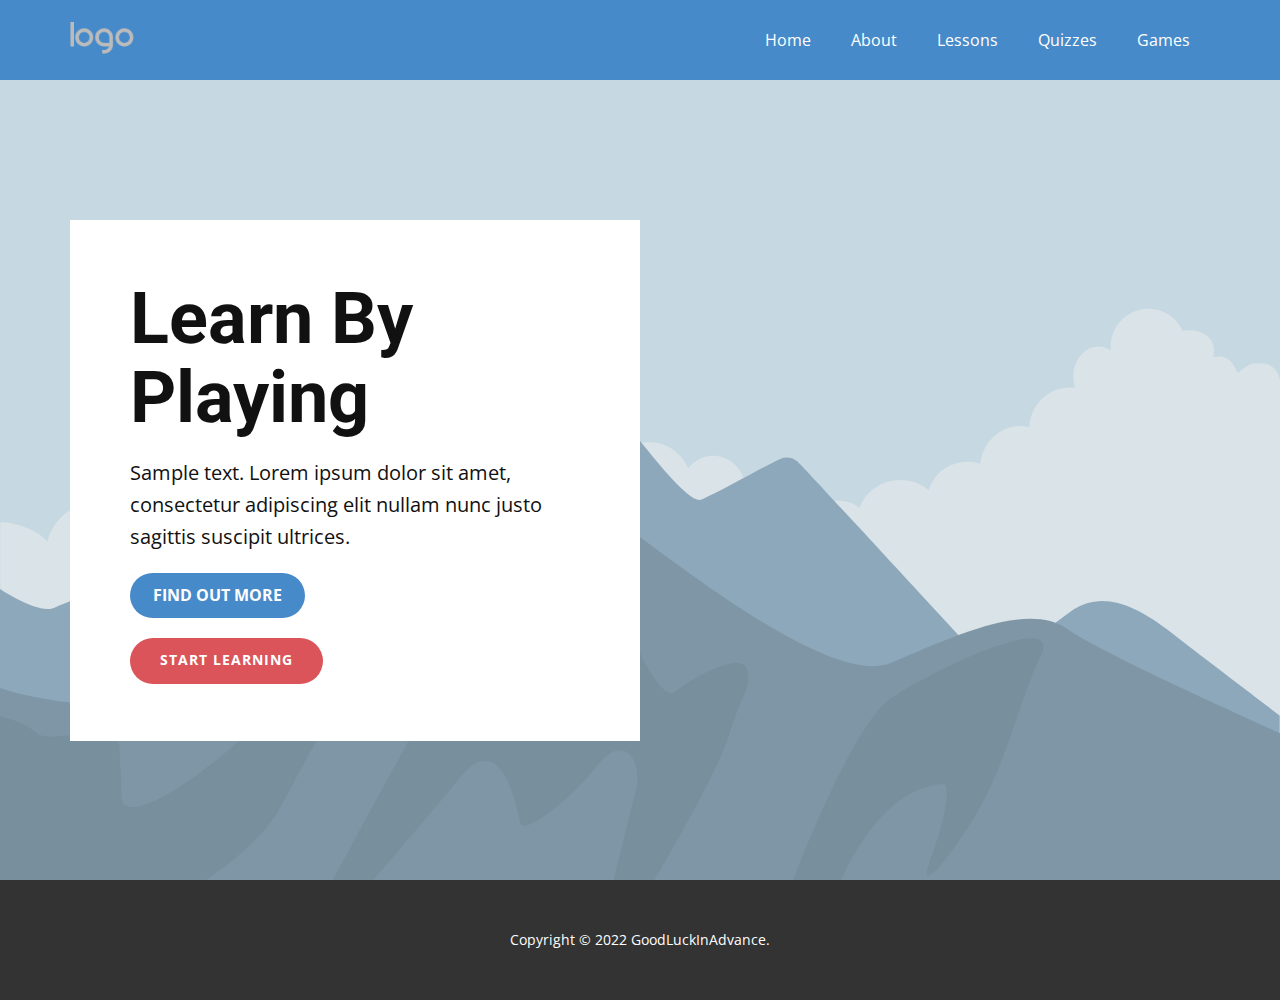
==== index.html @ 933c6afb "skeleton" ====
<!DOCTYPE html>
<html style="font-size: 16px;" lang="en"><head>
    <meta name="viewport" content="width=device-width, initial-scale=1.0">
    <meta charset="utf-8">
    <meta name="keywords" content="Learn ByPlaying">
    <meta name="description" content="">
    <title>Home</title>
    <link rel="stylesheet" href="css/nicepage.css" media="screen">
<link rel="stylesheet" href="css/Home.css" media="screen">
    <script class="u-script" type="text/javascript" src="js/jquery-1.9.1.min.js" defer=""></script>
    <script class="u-script" type="text/javascript" src="js/nicepage.js" "="" defer=""></script>
    <meta name="generator" content="Nicepage 4.15.10, nicepage.com">
    <link id="u-theme-google-font" rel="stylesheet" href="https://fonts.googleapis.com/css?family=Roboto:100,100i,300,300i,400,400i,500,500i,700,700i,900,900i|Open+Sans:300,300i,400,400i,500,500i,600,600i,700,700i,800,800i">   
    
    <script type="application/ld+json">{
		"@context": "http://schema.org",
		"@type": "Organization",
		"name": "",
		"logo": "images/default-logo.png"
}</script>
    <meta name="theme-color" content="#478ac9">
    <meta property="og:title" content="Home">
    <meta property="og:type" content="website">
  </head>
  <body data-home-page="https://website2542278.nicepage.io/Home.html?version=933cb90d-1bbd-43fb-8153-6d060f6651ab" data-home-page-title="Home" class="u-body u-xl-mode" data-lang="en"><header class="u-clearfix u-header u-palette-1-base u-header" id="sec-4e11"><div class="u-clearfix u-sheet u-valign-middle u-sheet-1">
        <a href="https://nicepage.com" class="u-image u-logo u-image-1">
          <img src="images/default-logo.png" class="u-logo-image u-logo-image-1">
        </a>
        <nav class="u-menu u-menu-one-level u-offcanvas u-menu-1">
          <div class="menu-collapse" style="font-size: 1rem; letter-spacing: 0px;">
            <a class="u-button-style u-custom-active-color u-custom-color u-custom-left-right-menu-spacing u-custom-padding-bottom u-custom-text-active-color u-custom-text-hover-color u-custom-top-bottom-menu-spacing u-nav-link u-text-active-palette-1-base u-text-hover-palette-2-base" href="#">
              <svg class="u-svg-link" viewBox="0 0 24 24"><use xlink:href="#menu-hamburger"></use></svg>
              <svg class="u-svg-content" version="1.1" id="menu-hamburger" viewBox="0 0 16 16" x="0px" y="0px" xmlns:xlink="http://www.w3.org/1999/xlink" xmlns="http://www.w3.org/2000/svg"><g><rect y="1" width="16" height="2"></rect><rect y="7" width="16" height="2"></rect><rect y="13" width="16" height="2"></rect>
</g></svg>
            </a>
          </div>
          <div class="u-custom-menu u-nav-container">
            <ul class="u-nav u-unstyled u-nav-1"><li class="u-nav-item"><a class="u-active-palette-1-base u-button-style u-nav-link u-text-active-white u-text-hover-palette-2-base" href="Home.html" style="padding: 10px 20px;">Home</a>
</li><li class="u-nav-item"><a class="u-active-palette-1-base u-button-style u-nav-link u-text-active-white u-text-hover-palette-2-base" href="About.html" style="padding: 10px 20px;">About</a>
</li><li class="u-nav-item"><a class="u-active-palette-1-base u-button-style u-nav-link u-text-active-white u-text-hover-palette-2-base" href="Lessons.html" style="padding: 10px 20px;">Lessons</a>
</li><li class="u-nav-item"><a class="u-active-palette-1-base u-button-style u-nav-link u-text-active-white u-text-hover-palette-2-base" href="Quizzes.html" style="padding: 10px 20px;">Quizzes</a>
</li><li class="u-nav-item"><a class="u-active-palette-1-base u-button-style u-nav-link u-text-active-white u-text-hover-palette-2-base" href="Games.html" style="padding: 10px 20px;">Games</a>
</li></ul>
          </div>
          <div class="u-custom-menu u-nav-container-collapse">
            <div class="u-black u-container-style u-inner-container-layout u-opacity u-opacity-95 u-sidenav">
              <div class="u-inner-container-layout u-sidenav-overflow">
                <div class="u-menu-close"></div>
                <ul class="u-align-center u-nav u-popupmenu-items u-unstyled u-nav-2"><li class="u-nav-item"><a class="u-button-style u-nav-link" href="Home.html">Home</a>
</li><li class="u-nav-item"><a class="u-button-style u-nav-link" href="About.html">About</a>
</li><li class="u-nav-item"><a class="u-button-style u-nav-link" href="Lessons.html">Lessons</a>
</li><li class="u-nav-item"><a class="u-button-style u-nav-link" href="Quizzes.html">Quizzes</a>
</li><li class="u-nav-item"><a class="u-button-style u-nav-link" href="Games.html">Games</a>
</li></ul>
              </div>
            </div>
            <div class="u-black u-menu-overlay u-opacity u-opacity-70"></div>
          </div>
        </nav>
      </div></header>
    <section class="u-align-left u-clearfix u-image u-section-1" src="" data-image-width="1080" data-image-height="1080" id="sec-f982">
      <div class="u-clearfix u-sheet u-valign-middle u-sheet-1">
        <div class="u-align-left u-container-style u-expanded-width-xs u-group u-white u-group-1">
          <div class="u-container-layout u-container-layout-1">
            <h1 class="u-text u-text-default u-title u-text-1">Learn By<br>Playing
            </h1>
            <p class="u-large-text u-text u-text-variant u-text-2">Sample text. Lorem ipsum dolor sit amet, consectetur adipiscing elit nullam nunc justo sagittis suscipit ultrices.</p>
            <a href="About.html" data-page-id="2542288" class="u-border-none u-btn u-btn-round u-button-style u-palette-1-base u-radius-50 u-btn-1">Find out more</a>
            <a href="Lessons.html" data-page-id="2542287" class="u-border-none u-btn u-btn-round u-button-style u-hover-palette-2-light-1 u-palette-2-base u-radius-50 u-btn-2">Start learning</a>
          </div>
        </div>
      </div>
    </section>
    
    
    <footer class="u-align-center u-clearfix u-footer u-grey-80 u-footer" id="sec-9054"><div class="u-clearfix u-sheet u-sheet-1">
        <p class="u-small-text u-text u-text-variant u-text-1"> Copyright © 2022 GoodLuckInAdvance.</p>
      </div></footer>
  
</body></html>
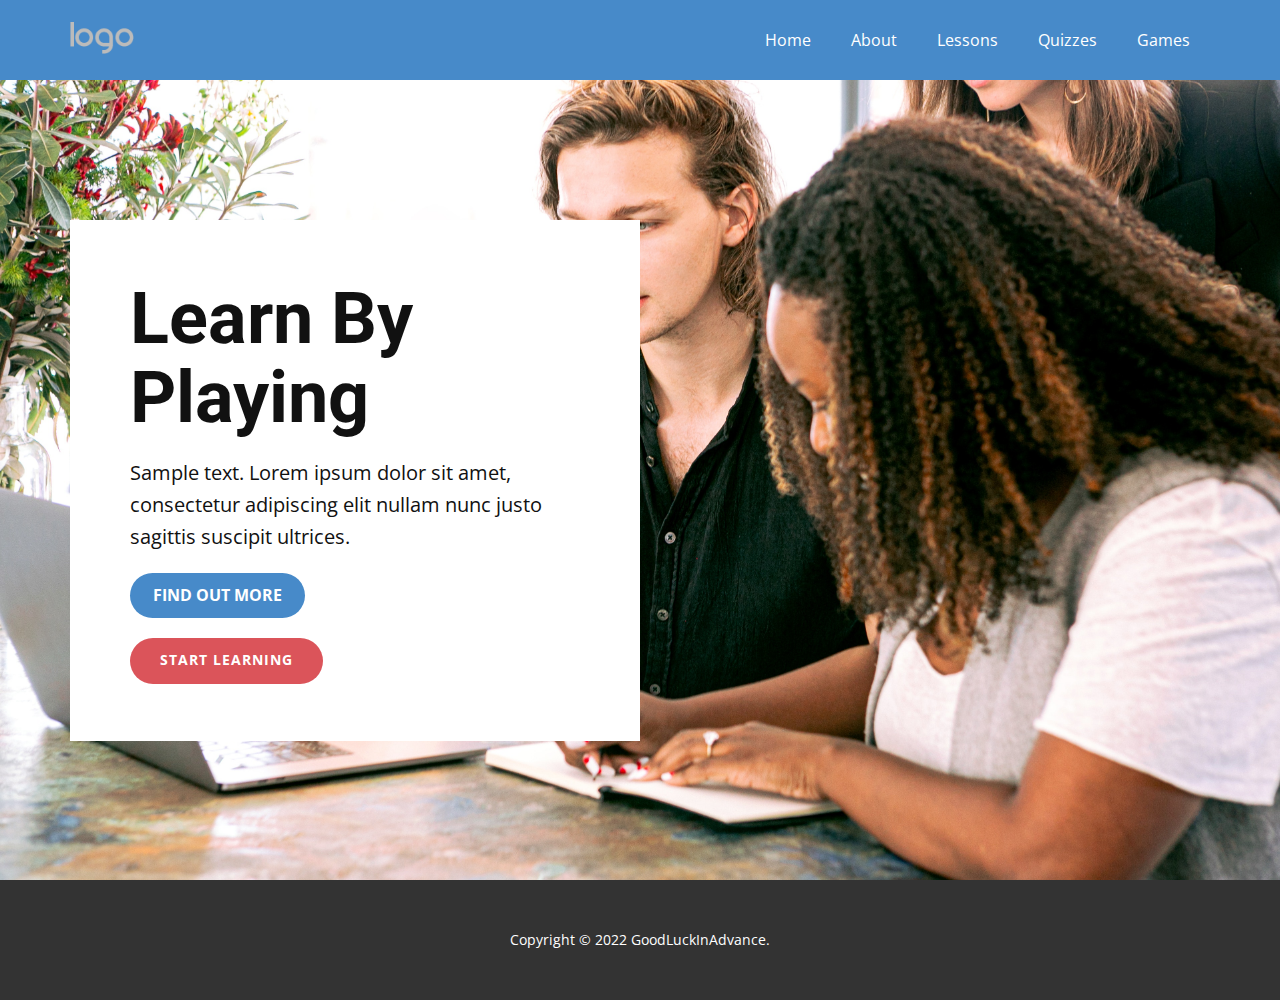
==== commit 71682074: "Some fixes" ====
--- a/index.html
+++ b/index.html
@@ -51,7 +51,9 @@
 </li><li class="u-nav-item"><a class="u-button-style u-nav-link" href="Lessons.html">Lessons</a>
 </li><li class="u-nav-item"><a class="u-button-style u-nav-link" href="Quizzes.html">Quizzes</a>
 </li><li class="u-nav-item"><a class="u-button-style u-nav-link" href="Games.html">Games</a>
-</li></ul>
+</li>
+</li><li class="u-nav-item"><a class="u-button-style u-nav-link" href="Games.html">Sign Out</a></li>
+</ul>
               </div>
             </div>
             <div class="u-black u-menu-overlay u-opacity u-opacity-70"></div>
--- a/css/Home.css
+++ b/css/Home.css
@@ -1,5 +1,5 @@
  .u-section-1 {
-  background-image: url("[data-uri]");
+  background-image: url("/images/HomePage.jpg");
   background-position: 50% 50%;
 }
 
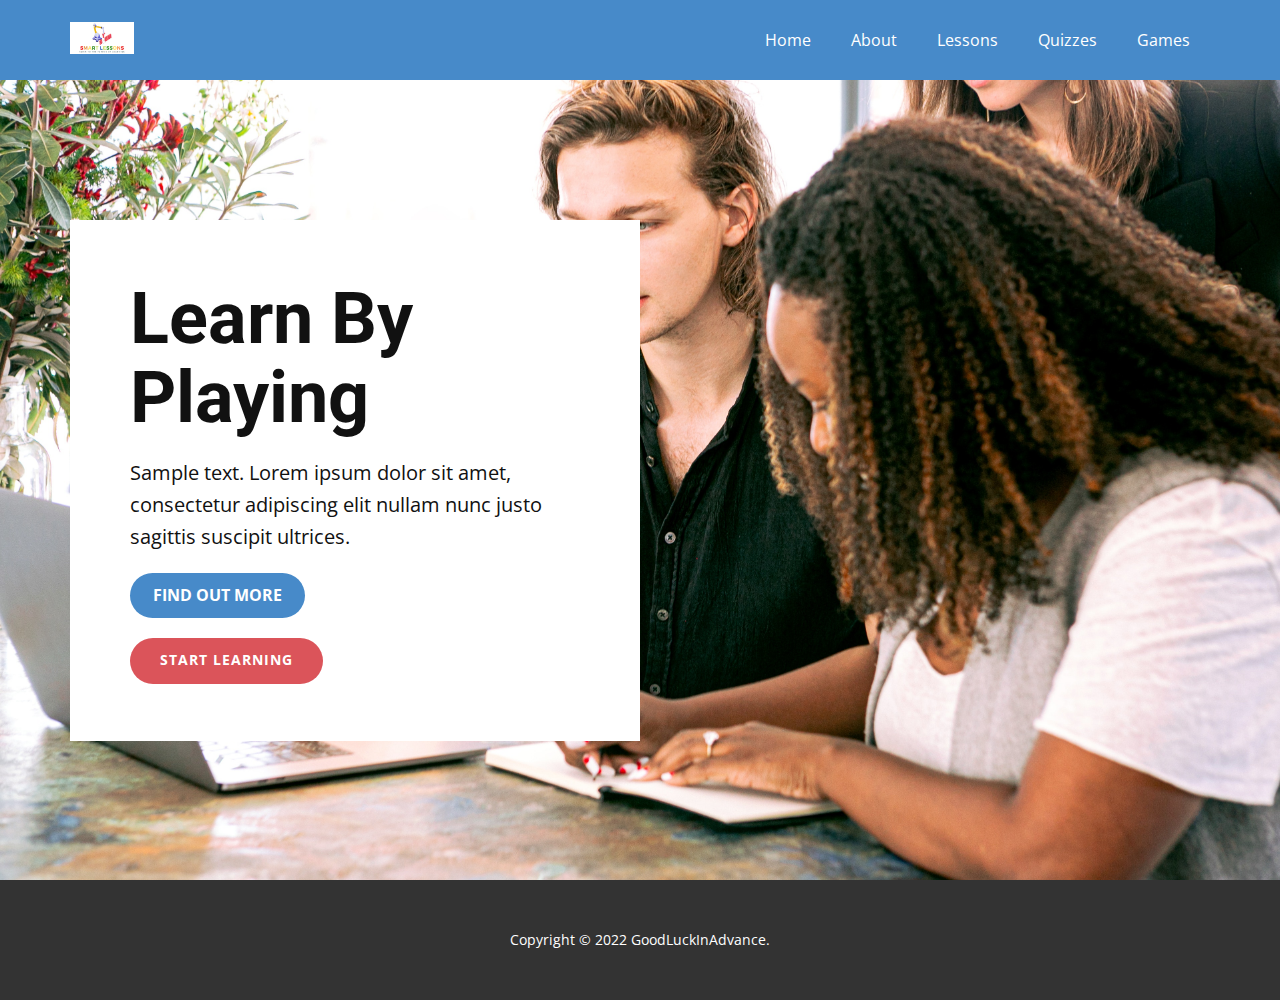
==== commit 83f95c11: "Updated header" ====
--- a/index.html
+++ b/index.html
@@ -23,8 +23,8 @@
     <meta property="og:type" content="website">
   </head>
   <body data-home-page="https://website2542278.nicepage.io/Home.html?version=933cb90d-1bbd-43fb-8153-6d060f6651ab" data-home-page-title="Home" class="u-body u-xl-mode" data-lang="en"><header class="u-clearfix u-header u-palette-1-base u-header" id="sec-4e11"><div class="u-clearfix u-sheet u-valign-middle u-sheet-1">
-        <a href="https://nicepage.com" class="u-image u-logo u-image-1">
-          <img src="images/default-logo.png" class="u-logo-image u-logo-image-1">
+        <a href="Home.html" class="u-image u-logo u-image-1">
+          <img src="images/logo.jpeg" class="u-logo-image u-logo-image-1">
         </a>
         <nav class="u-menu u-menu-one-level u-offcanvas u-menu-1">
           <div class="menu-collapse" style="font-size: 1rem; letter-spacing: 0px;">
